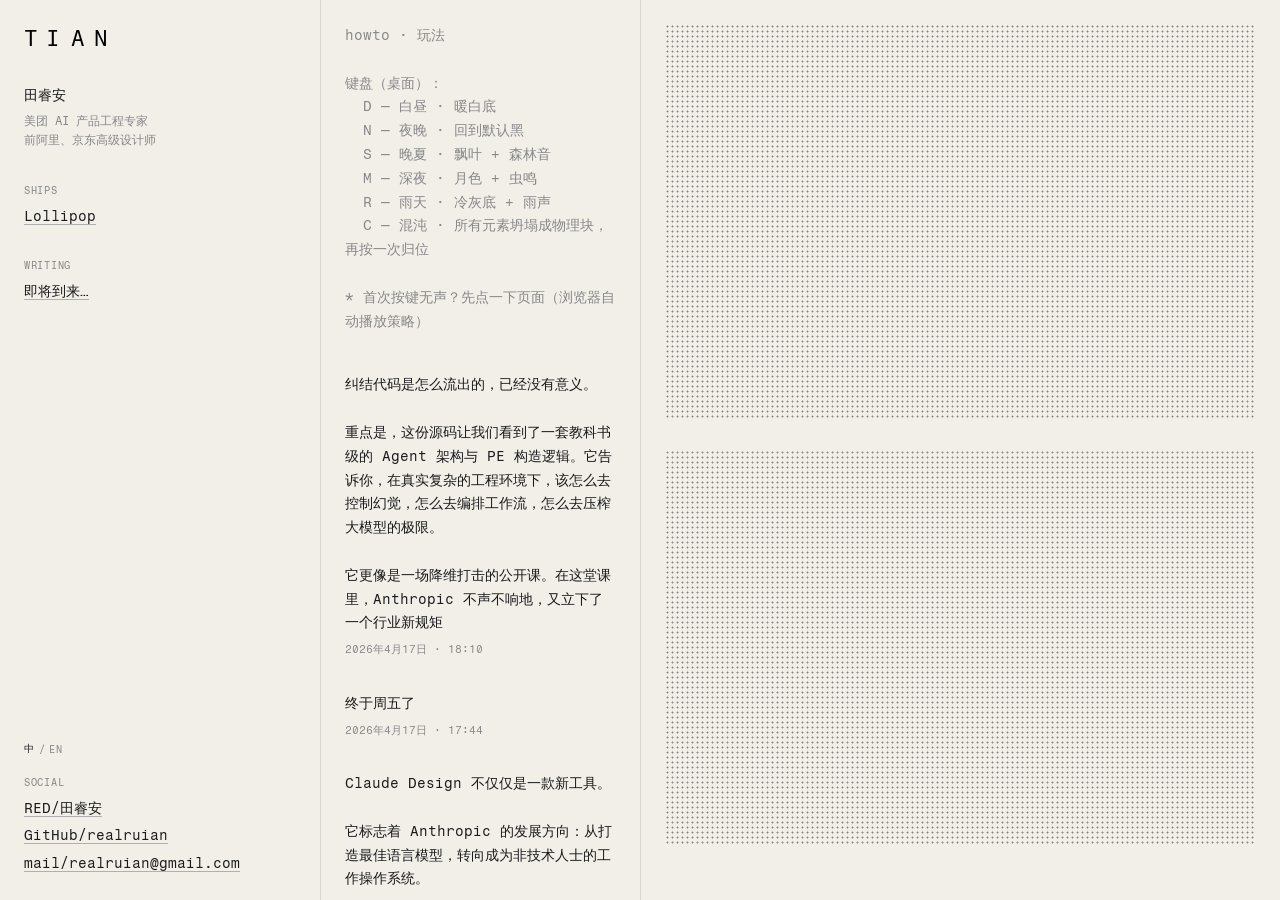
==== index.html @ 2f6aac9a "feat: 默认进入夏夜模式（leaves） - <body class="light leaves"> 让页面加载即呈现夏夜配色 - #leaves-overlay 加 autoplay + pre" ====
<!DOCTYPE html>
<html lang="zh">
<head>
  <meta charset="UTF-8">
  <meta name="viewport" content="width=device-width, initial-scale=1.0">
  <title>田睿安 · 个人站</title>
  <meta name="description" content="田睿安 — 美团 AI 产品工程专家">

  <!-- Open Graph -->
  <meta property="og:title" content="田睿安">
  <meta property="og:description" content="美团 AI 产品工程专家">
  <meta property="og:type" content="website">

  <link rel="preconnect" href="https://fonts.googleapis.com">
  <link rel="preconnect" href="https://fonts.gstatic.com" crossorigin>
  <link href="https://fonts.googleapis.com/css2?family=Fragment+Mono&display=swap" rel="stylesheet">
  <link rel="stylesheet" href="styles.css">

  <!-- Shader 依赖预加载：让浏览器在解析 HTML 阶段就并行下载，首屏更快上 shader -->
  <link rel="modulepreload" href="https://esm.sh/react@18" crossorigin>
  <link rel="modulepreload" href="https://esm.sh/react-dom@18/client" crossorigin>
  <link rel="modulepreload" href="https://esm.sh/@paper-design/shaders-react@0.0.72?deps=react@18,react-dom@18" crossorigin>
</head>
<body class="light leaves">
  <div class="page">

    <!-- Col 1 — 身份 -->
    <div class="col col-1">
      <!-- 占位 logo：四个字母 "YOU!"，每个字母点击切换一个主题（对齐原站 4 字母逻辑） -->
      <svg class="logo" viewBox="0 0 120 36" fill="none" xmlns="http://www.w3.org/2000/svg" aria-label="TIAN">
        <g class="logo-letter" data-mode="day">
          <text x="0" y="28" fill="black" font-family="Fragment Mono, monospace" font-size="28" font-weight="500">T</text>
        </g>
        <g class="logo-letter" data-mode="summer">
          <text x="28" y="28" fill="black" font-family="Fragment Mono, monospace" font-size="28" font-weight="500">I</text>
        </g>
        <g class="logo-letter" data-mode="night">
          <text x="60" y="28" fill="black" font-family="Fragment Mono, monospace" font-size="28" font-weight="500">A</text>
        </g>
        <g class="logo-letter" data-mode="chaos">
          <text x="90" y="28" fill="black" font-family="Fragment Mono, monospace" font-size="28" font-weight="500">N</text>
        </g>
      </svg>

      <p data-i18n="intro"></p>

      <div class="section">
        <div class="section-title" data-i18n="artifacts_title"></div>
        <div class="links" id="artifacts-links"></div>
      </div>

      <div class="section">
        <div class="section-title" data-i18n="lab_title"></div>
        <div class="links" id="lab-links"></div>
      </div>

      <div class="social-fixed">
        <div class="lang-switch">
          <button type="button" class="lang-btn" data-lang="zh">中</button>
          <span class="lang-sep">/</span>
          <button type="button" class="lang-btn" data-lang="en">EN</button>
        </div>
        <div class="section-title" data-i18n="social_title"></div>
        <div class="links" id="social-links"></div>
      </div>

    </div>

    <!-- Col 2 — thoughts / voice / video 时间线 -->
    <div class="col" id="col-thoughts">
      <div class="entry how-to-entry visible" data-i18n="howto"></div>
      <div class="col-loader">loading<span class="col-loader-cursor">_</span></div>
    </div>

    <!-- Col 3 — 图片 / 画廊 -->
    <div class="col" id="col-images">
      <div class="col-loader">loading<span class="col-loader-cursor">_</span></div>
    </div>

  </div>

  <!-- 氛围叠加层（视频/音频） -->
  <video id="leaves-overlay" src="assets/leaves.mp4" loop muted playsinline autoplay preload="auto"></video>
  <audio id="forest-audio"   src="assets/forest.mp3" loop preload="auto"></audio>
  <video id="moon-overlay"   src="assets/moon.mp4"   loop muted playsinline preload="none"></video>
  <audio id="night-audio"    src="assets/night.mp3"  loop preload="none"></audio>
  <video id="rain-overlay"   src="assets/rain.mp4"   loop muted playsinline preload="none"></video>
  <audio id="rain-audio"     src="assets/rain.mp3"   loop preload="none"></audio>

  <script src="js/i18n.js"></script>
  <script src="js/app.js"></script>
  <script src="js/themes.js"></script>
  <script src="js/chaos.js"></script>
  <script type="module" src="js/shaders.js"></script>
</body>
</html>
---- styles.css ----
/* ──────────────────────────────────────────────
   基础 Reset
   ────────────────────────────────────────────── */
*, *::before, *::after { margin: 0; padding: 0; box-sizing: border-box; }
html, body { overflow-x: hidden; }

/* ──────────────────────────────────────────────
   Houdini @property 类型化颜色 token
   没有这个，token 的 transition 不会生效
   ────────────────────────────────────────────── */
@property --bg   { syntax: '<color>'; inherits: true; initial-value: #080808; }
@property --text { syntax: '<color>'; inherits: true; initial-value: #b4b4b4; }
@property --mid  { syntax: '<color>'; inherits: true; initial-value: #404040; }
@property --line { syntax: '<color>'; inherits: true; initial-value: #181818; }

:root {
  --bg:   #080808;
  --text: #b4b4b4;
  --mid:  #404040;
  --line: #181818;
  --ease-out: cubic-bezier(0.23, 1, 0.32, 1);
  --ease-in-out: cubic-bezier(0.77, 0, 0.175, 1);
}

body {
  background: var(--bg);
  color: var(--text);
  font-family: 'Fragment Mono', monospace;
  font-size: 14px;
  line-height: 1.7;
  transition: --bg 400ms ease, --text 400ms ease, --mid 400ms ease, --line 400ms ease;
}

/* ──────────────────────────────────────────────
   氛围叠加层
   ────────────────────────────────────────────── */
#leaves-overlay {
  position: fixed; inset: 0;
  width: 100%; height: 100%;
  object-fit: cover;
  object-position: top;
  mix-blend-mode: multiply;
  pointer-events: none;
  z-index: 999;
  opacity: 0;
  transition: opacity 700ms var(--ease-out);
}
body.leaves #leaves-overlay { opacity: 1; }

#moon-overlay {
  position: fixed; inset: 0;
  width: 100%; height: 100%;
  object-fit: cover;
  pointer-events: none;
  z-index: 999;
  opacity: 0;
  transition: opacity 700ms var(--ease-out);
}
body.midnight #moon-overlay { opacity: 0.6; }
@media (max-width: 768px) {
  #moon-overlay { object-position: left; }
}

#rain-overlay {
  position: fixed; inset: 0;
  width: 100%; height: 100%;
  object-fit: cover;
  pointer-events: none;
  mix-blend-mode: multiply;
  z-index: 999;
  opacity: 0;
  transition: opacity 700ms var(--ease-out);
}
body.rain #rain-overlay { opacity: 0.6; }

/* ──────────────────────────────────────────────
   rain 变体（冷灰）
   ────────────────────────────────────────────── */
body.rain {
  --bg:   #9AA4B0;
  --text: #1a1a1a;
  --mid:  #70787f;
  --line: #bcc1c7;
}
body.rain .logo            { filter: none; }
body.rain a                { text-decoration-color: #a0a8b0; }
body.rain a:hover          { color: #000; text-decoration-color: #606870; }
body.rain .video-btn:hover,
body.rain .voice-play-btn:hover { color: #000; }

/* ──────────────────────────────────────────────
   light 模式（暖白）
   ────────────────────────────────────────────── */
body.light {
  --bg:   #f2efe9;
  --text: #1a1a1a;
  --mid:  #888;
  --line: #d8d5cf;
}
body.light .logo            { filter: none; }
body.light a                { text-decoration-color: #b0b0b0; }
body.light a:hover          { color: #000; text-decoration-color: #606060; }
body.light .video-btn:hover,
body.light .voice-play-btn:hover { color: #000; }

/* ──────────────────────────────────────────────
   三列 grid 布局
   ────────────────────────────────────────────── */
.page {
  display: grid;
  grid-template-columns: 1fr 1fr 2fr;
  min-height: 100vh;
}

.col {
  padding: 24px;
  height: 100vh;
  overflow-y: auto;
  scrollbar-width: none;
  min-width: 0;
}
.col::-webkit-scrollbar { display: none; }
.col::after { content: ''; display: block; height: 24px; }
#col-thoughts::after, #col-images::after { height: 0; }
.col + .col { border-left: 1px solid var(--line); }
.col-1 { overflow: hidden; }

/* ──────────────────────────────────────────────
   Col 1 — 身份
   ────────────────────────────────────────────── */
.logo {
  display: block;
  height: 28px;
  width: auto;
  filter: invert(1);
  margin-bottom: 32px;
}

p { margin-bottom: 32px; }

/* Intro 副信息（现职 + 过往），淡色小字 */
.intro-sub {
  display: block;
  color: var(--mid);
  font-size: 12px;
  line-height: 1.6;
  margin-top: 4px;
}

.section       { margin-bottom: 28px; }
.section-title {
  font-size: 10px;
  font-weight: 500;
  color: var(--mid);
  text-transform: uppercase;
  letter-spacing: 0.07em;
  margin-bottom: 6px;
}

.links { display: flex; flex-direction: column; gap: 4px; }

a {
  color: var(--text);
  text-decoration: underline;
  text-underline-offset: 3px;
  text-decoration-color: #303030;
}
a:hover { color: #e0e0e0; text-decoration-color: #606060; }

/* ──────────────────────────────────────────────
   Col 1 入场 stagger
   ────────────────────────────────────────────── */
@keyframes colFadeIn {
  from { opacity: 0; transform: translateY(6px); }
  to   { opacity: 1; transform: translateY(0); }
}
.col-1 > :nth-child(1) { animation: colFadeIn 560ms var(--ease-out)  80ms both; }
.col-1 > :nth-child(2) { animation: colFadeIn 560ms var(--ease-out) 160ms both; }
.col-1 > :nth-child(3) { animation: colFadeIn 560ms var(--ease-out) 240ms both; }
.col-1 > :nth-child(4) { animation: colFadeIn 560ms var(--ease-out) 320ms both; }
@media (prefers-reduced-motion: reduce) {
  .col-1 > :nth-child(n) { animation: none; }
}

/* ──────────────────────────────────────────────
   Loading
   ────────────────────────────────────────────── */
.col-loader { color: var(--mid); padding-top: 2px; }
.col-loader-cursor { animation: blink 1.2s step-end infinite; }
@keyframes blink { 50% { opacity: 0; } }

/* ──────────────────────────────────────────────
   Entry（条目通用样式）
   ────────────────────────────────────────────── */
.entry {
  opacity: 0;
  transform: translateY(10px);
  transition: opacity 520ms var(--ease-out), transform 520ms var(--ease-out);
  margin-bottom: 32px;
}
.entry.visible { opacity: 1; transform: translateY(0); }
@media (prefers-reduced-motion: reduce) {
  .entry { transform: none; transition-duration: 0ms; }
}
.entry-text   { color: var(--text); white-space: pre-wrap; word-break: break-word; }
.entry-time   { font-size: 11px; color: var(--mid); margin-top: 6px; }
#col-images .entry-time { display: none; }
.entry-img    { display: block; width: 100%; height: auto; }
.entry-caption { color: var(--text); margin-top: 8px; word-break: break-word; }
.entry-img[loading="lazy"] { background: var(--line); }

/* Shader 未 ready 时 CSS 点阵占位：盖住原图，避免首屏看到清晰原图再"粘"上 shader */
.img-wrap:not([data-shader-init="1"])::after {
  content: '';
  position: absolute;
  inset: 0;
  background-color: var(--bg);
  background-image: radial-gradient(circle, var(--mid) 0.8px, transparent 1.2px);
  background-size: 5px 5px;
  z-index: 2;
  pointer-events: none;
}

/* Lightbox：点击图片全屏看原图 */
.lightbox {
  position: fixed;
  inset: 0;
  background: rgba(0, 0, 0, 0.92);
  z-index: 10000;
  display: flex;
  align-items: center;
  justify-content: center;
  padding: 40px;
  cursor: zoom-out;
  opacity: 0;
  pointer-events: none;
  transition: opacity 220ms var(--ease-out);
}
.lightbox.active {
  opacity: 1;
  pointer-events: auto;
}
.lightbox img {
  max-width: 100%;
  max-height: 100%;
  object-fit: contain;
  user-select: none;
  -webkit-user-select: none;
  -webkit-user-drag: none;
}
.lightbox-close {
  position: absolute;
  top: 20px;
  right: 24px;
  background: none;
  border: none;
  color: #e0e0e0;
  font-family: 'Fragment Mono', monospace;
  font-size: 24px;
  cursor: pointer;
  padding: 8px 12px;
  line-height: 1;
}
.lightbox-close:hover { color: #fff; }
/* Col 3 / thought 图片加上可点手势 */
#col-images .img-wrap,
.thought-images .img-wrap { cursor: zoom-in; }
@media (max-width: 640px) {
  .lightbox { padding: 16px; }
  .lightbox-close { top: 12px; right: 12px; }
}

/* Col 3 图片统一长方形（3:2），避免正方形占屏过多 */
#col-images .entry > .img-wrap,
#col-images .gallery-slide .img-wrap {
  aspect-ratio: 3 / 2;
  overflow: hidden;
}
#col-images .entry > .img-wrap .entry-img,
#col-images .gallery-slide .img-wrap .entry-img {
  width: 100%;
  height: 100%;
  object-fit: cover;
}

/* thought 带配图：下面自动排网格 */
.thought-images {
  display: grid;
  grid-template-columns: repeat(auto-fill, minmax(140px, 1fr));
  gap: 8px;
  margin-top: 12px;
}
.thought-images .img-wrap { aspect-ratio: 1; overflow: hidden; }
.thought-images .entry-img { width: 100%; height: 100%; object-fit: cover; }

/* howto: 置顶的玩法说明，用淡色文字和普通 entry 区分 */
.how-to-entry { margin-bottom: 40px; }
.how-to-entry .entry-text { color: var(--mid); }

/* ──────────────────────────────────────────────
   Shader overlay（图片覆盖）
   ────────────────────────────────────────────── */
.img-wrap { position: relative; display: block; }
.shader-overlay {
  position: absolute;
  inset: 0;
  pointer-events: none;
  transition: opacity 220ms var(--ease-out);
}
@media (hover: hover) and (pointer: fine) {
  .img-wrap:hover .shader-overlay { opacity: 0; }
}
.img-wrap.img-pressing .shader-overlay {
  opacity: 0 !important;
  transition: opacity 150ms var(--ease-out) !important;
}

/* ──────────────────────────────────────────────
   视频 entry
   ────────────────────────────────────────────── */
.video-entry { display: block; }
.video-wrap { position: relative; display: block; cursor: pointer; isolation: isolate; }
.video-wrap video { display: block; width: 100%; height: auto; }
.video-wrap .shader-overlay { z-index: 1; transform: translateZ(0); }
.video-wrap--circle { border-radius: 50%; overflow: hidden; aspect-ratio: 1 / 1; }
.video-wrap--circle video { width: 100%; height: 100%; object-fit: cover; }
.video-controls {
  display: flex; justify-content: space-between;
  padding: 4px 0; line-height: 1;
}
.video-btn {
  background: none; border: none; color: var(--text);
  font-family: 'Fragment Mono', monospace;
  font-size: 14px; cursor: pointer; padding: 0;
  white-space: nowrap; line-height: 1;
  transition: transform 120ms var(--ease-out);
}
@media (hover: hover) and (pointer: fine) {
  .video-btn:hover { color: #e0e0e0; }
}
.video-btn:active { transform: scale(0.93); }

/* ──────────────────────────────────────────────
   语音播放器
   ────────────────────────────────────────────── */
.voice-player {
  display: flex; align-items: center; gap: 10px;
  padding: 4px 0; line-height: 1;
}
.voice-play-btn {
  background: none; border: none; color: var(--text);
  font-family: 'Fragment Mono', monospace;
  font-size: inherit;
  cursor: pointer; padding: 0;
  white-space: nowrap; line-height: 1; flex-shrink: 0;
  transition: transform 120ms var(--ease-out);
}
@media (hover: hover) and (pointer: fine) {
  .voice-play-btn:hover { color: #e0e0e0; }
}
.voice-play-btn:active { transform: scale(0.93); }
.voice-scrubber {
  flex: 1;
  cursor: pointer;
  color: var(--mid);
  letter-spacing: 0.05em;
  user-select: none;
  white-space: nowrap;
  overflow: hidden;
  line-height: 1;
}
.voice-scrubber:hover { color: var(--text); }
.voice-time {
  color: var(--mid);
  font-variant-numeric: tabular-nums;
  white-space: nowrap;
  flex-shrink: 0;
}
.voice-transcript {
  display: none;
  margin-top: 10px;
  color: var(--mid);
  line-height: 1.7;
  word-break: break-word;
}
.voice-word { transition: color 0.1s; }
.voice-word.spoken { color: var(--text); }

/* ──────────────────────────────────────────────
   Gallery
   ────────────────────────────────────────────── */
.gallery-slides { position: relative; }
.gallery-slide {
  position: absolute;
  inset: 0;
  opacity: 0;
  pointer-events: none;
}
.gallery-slide.active {
  position: relative;
  opacity: 1;
  pointer-events: auto;
}
.gallery-slide.leaving {
  position: absolute;
  inset: 0;
  pointer-events: none;
  z-index: 2;
  animation: galOut 220ms linear forwards;
}
@keyframes galOut { from { opacity: 1; } to { opacity: 0; } }

@keyframes slideInRight  { from { opacity: 0; transform: translateX(28px); }  to { opacity: 1; transform: translateX(0); } }
@keyframes slideInLeft   { from { opacity: 0; transform: translateX(-28px); } to { opacity: 1; transform: translateX(0); } }
@keyframes slideOutLeft  { from { opacity: 1; transform: translateX(0); } to { opacity: 0; transform: translateX(-28px); } }
@keyframes slideOutRight { from { opacity: 1; transform: translateX(0); } to { opacity: 0; transform: translateX(28px); } }

@media (max-width: 768px) {
  .gallery-slide.active.entering-next { animation: slideInRight 280ms var(--ease-out) both; }
  .gallery-slide.active.entering-prev { animation: slideInLeft  280ms var(--ease-out) both; }
  .gallery-slide.leaving.leaving-next { animation: slideOutLeft  280ms var(--ease-out) forwards; }
  .gallery-slide.leaving.leaving-prev { animation: slideOutRight 280ms var(--ease-out) forwards; }
  .gallery-wrap .gallery-slide:not(:first-child) .shader-overlay { display: none; }
  .gallery-wrap.gallery-pressing .shader-overlay {
    opacity: 0 !important;
    transition: opacity 150ms var(--ease-out) !important;
  }
}
.gallery-navigating .shader-overlay {
  opacity: 0 !important;
  transition: none !important;
}
@media (hover: hover) and (pointer: fine) {
  .gallery-wrap:hover .shader-overlay { opacity: 0; }
}
@media (prefers-reduced-motion: reduce) {
  .gallery-slide.leaving { animation-duration: 0ms; }
}
.gallery-footer {
  display: flex; align-items: center; justify-content: space-between;
  margin-top: 6px; gap: 8px;
}
.gallery-caption { color: var(--text); word-break: break-word; flex: 1; }
.gallery-nav { display: flex; align-items: center; gap: 8px; flex-shrink: 0; line-height: 1; }
.gallery-btn {
  background: none; border: none; color: var(--mid);
  font-family: 'Fragment Mono', monospace; font-size: inherit;
  cursor: pointer; padding: 0; line-height: 1;
  transition: transform 120ms var(--ease-out), color 120ms var(--ease-out);
}
@media (hover: hover) and (pointer: fine) {
  .gallery-btn:hover { color: var(--text); }
}
.gallery-btn:active { transform: scale(0.85); color: var(--text); }
.gallery-counter { color: var(--mid); }

/* ──────────────────────────────────────────────
   Social 固定 + 语言切换器
   ────────────────────────────────────────────── */
.social-fixed {
  position: fixed;
  bottom: 24px;
  left: 24px;
}
@media (max-width: 768px) {
  .social-fixed { position: static; margin-top: 28px; }
}
.lang-switch {
  display: flex; align-items: center; gap: 4px;
  margin-bottom: 16px;
  font-size: 10px;
  text-transform: uppercase;
  letter-spacing: 0.07em;
}
.lang-btn {
  background: none; border: none;
  color: var(--mid);
  font-family: 'Fragment Mono', monospace;
  font-size: 10px;
  cursor: pointer; padding: 0;
  text-transform: uppercase;
  letter-spacing: 0.07em;
  transition: color 160ms var(--ease-out);
}
.lang-btn.active { color: var(--text); }
.lang-btn:hover { color: var(--text); }
.lang-sep { color: var(--mid); }

/* ──────────────────────────────────────────────
   Logo 字母（mobile tap）
   ────────────────────────────────────────────── */
@media (max-width: 768px) {
  .logo-letter[data-mode] { cursor: pointer; touch-action: manipulation; }
  .logo-letter[data-mode]:active path,
  .logo-letter[data-mode]:active text { opacity: 0.5; }
}

/* ──────────────────────────────────────────────
   移动端堆叠
   ────────────────────────────────────────────── */
@media (max-width: 768px) {
  .page { grid-template-columns: 1fr; }
  .col  { height: auto; overflow-y: visible; }
  .col::after { height: 0; }
  .col + .col { border-left: none; border-top: 1px solid var(--line); }
  .col-1 { overflow: visible; }
  .gallery-footer { align-items: flex-start; }
  .gallery-footer .gallery-nav { padding-top: 4px; }
}
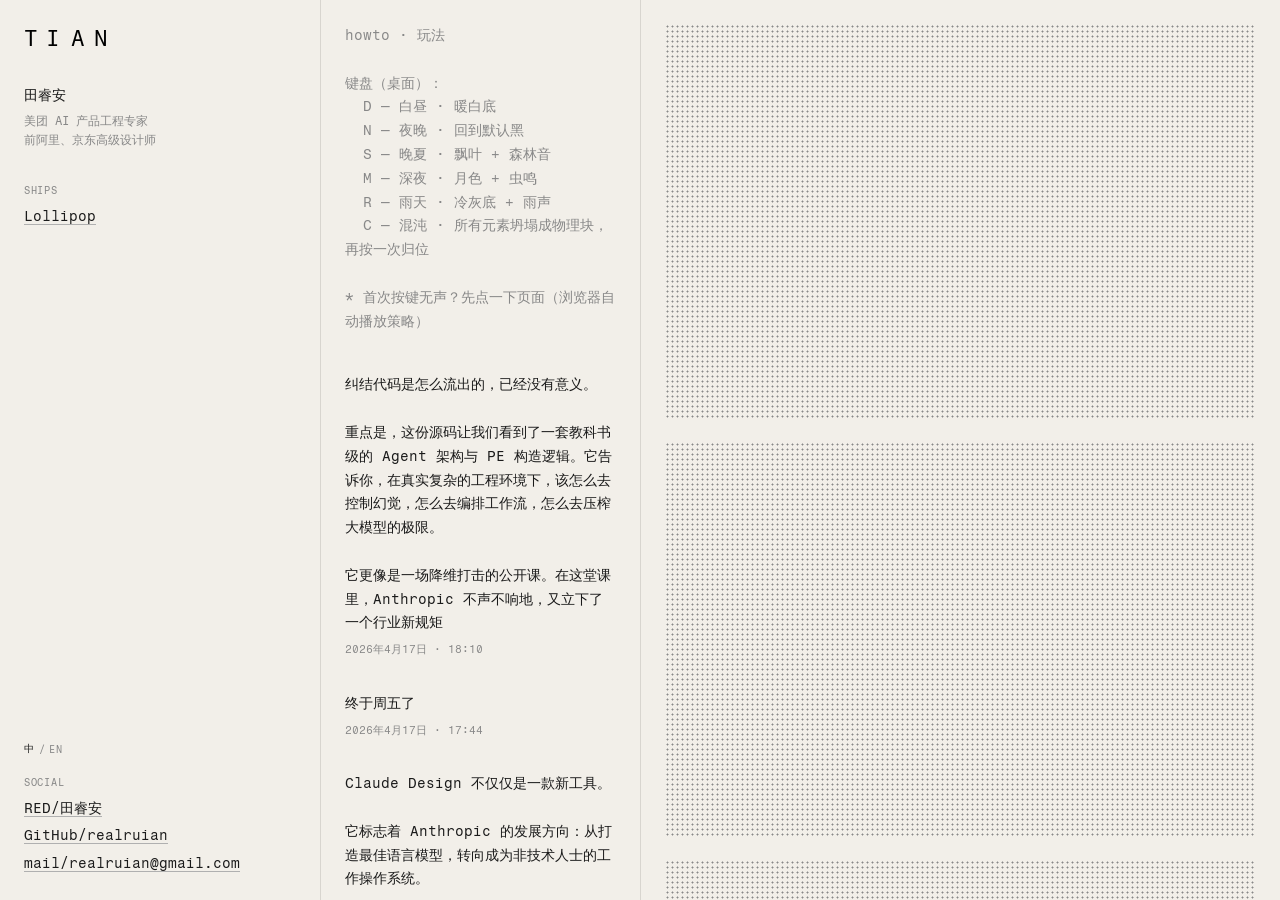
==== commit 854a17e1: "perf + chore: 压缩 forest.mp3 + 去掉 Writing 空栏 - assets/forest.mp3: 1.9MB → 1.5MB（ffmpeg 重编码 64kbps） - " ====
--- a/index.html
+++ b/index.html
@@ -49,11 +49,6 @@
         <div class="links" id="artifacts-links"></div>
       </div>
 
-      <div class="section">
-        <div class="section-title" data-i18n="lab_title"></div>
-        <div class="links" id="lab-links"></div>
-      </div>
-
       <div class="social-fixed">
         <div class="lang-switch">
           <button type="button" class="lang-btn" data-lang="zh">中</button>
--- a/styles.css
+++ b/styles.css
@@ -270,6 +270,9 @@
   .lightbox-close { top: 12px; right: 12px; }
 }
 
+/* Col 3 图片上下间距 = col padding 24px，和离左侧分割线等宽 */
+#col-images .entry { margin-bottom: 24px; }
+
 /* Col 3 图片统一长方形（3:2），避免正方形占屏过多 */
 #col-images .entry > .img-wrap,
 #col-images .gallery-slide .img-wrap {
@@ -305,7 +308,7 @@
   position: absolute;
   inset: 0;
   pointer-events: none;
-  transition: opacity 220ms var(--ease-out);
+  transition: opacity 700ms var(--ease-out);
 }
 @media (hover: hover) and (pointer: fine) {
   .img-wrap:hover .shader-overlay { opacity: 0; }
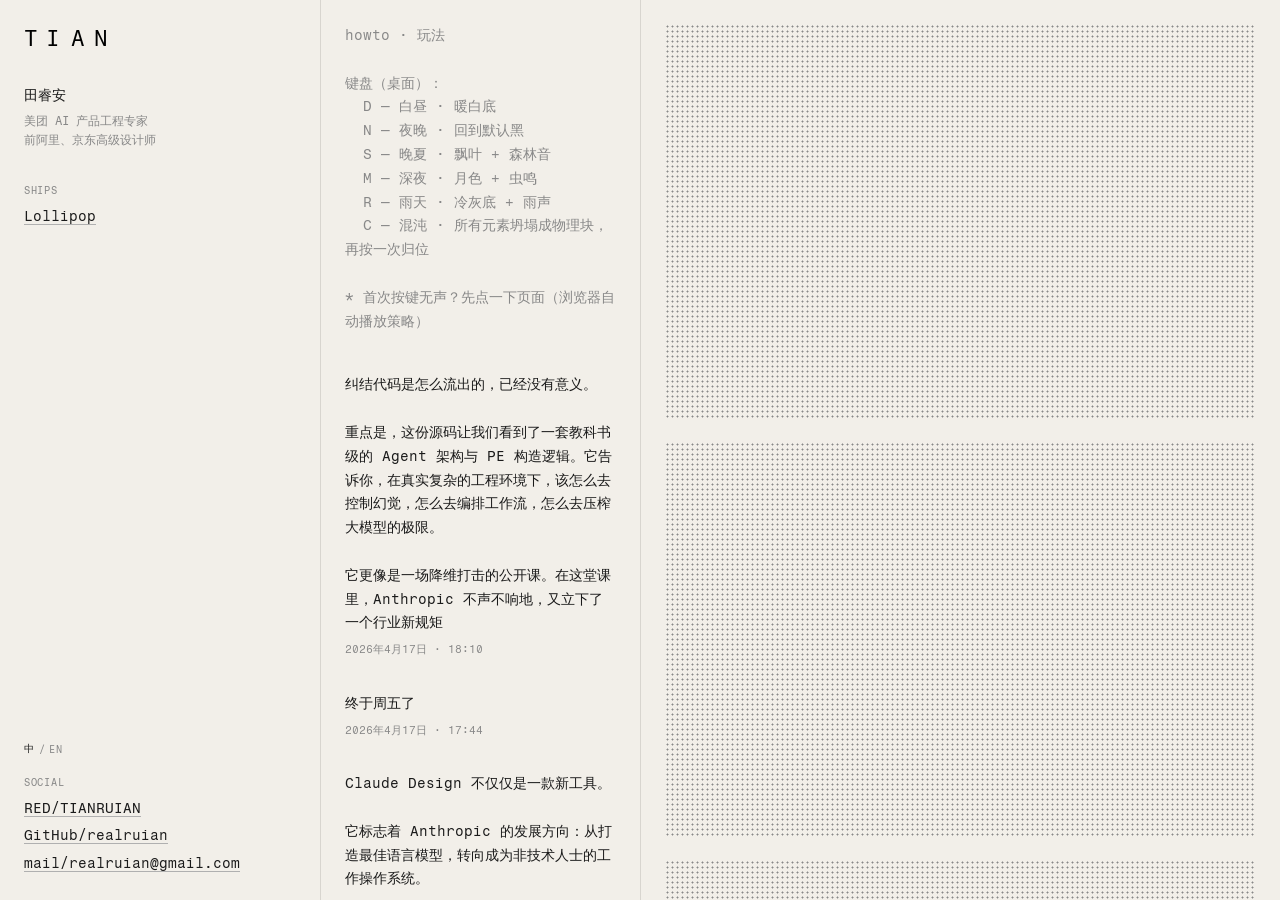
==== commit 37164128: "fix: 去 loading 闪烁 + 图片 flicker + 回滚整页动画 - 回滚 .page 的 pageFadeIn 动画（和 Col 1 stagger + entry reveal 冲突" ====
--- a/index.html
+++ b/index.html
@@ -64,12 +64,12 @@
     <!-- Col 2 — thoughts / voice / video 时间线 -->
     <div class="col" id="col-thoughts">
       <div class="entry how-to-entry visible" data-i18n="howto"></div>
-      <div class="col-loader">loading<span class="col-loader-cursor">_</span></div>
+      <div class="col-loader"></div>
     </div>
 
     <!-- Col 3 — 图片 / 画廊 -->
     <div class="col" id="col-images">
-      <div class="col-loader">loading<span class="col-loader-cursor">_</span></div>
+      <div class="col-loader"></div>
     </div>
 
   </div>
--- a/styles.css
+++ b/styles.css
@@ -276,13 +276,15 @@
 /* Col 3 图片统一长方形（3:2），避免正方形占屏过多 */
 #col-images .entry > .img-wrap,
 #col-images .gallery-slide .img-wrap {
-  aspect-ratio: 3 / 2;
   overflow: hidden;
 }
+/* aspect-ratio 设在 img 本身：img 元素进 DOM 浏览器立刻知道它是 3:2，
+   不依赖 parent 尺寸计算，避免布局跳动 */
 #col-images .entry > .img-wrap .entry-img,
 #col-images .gallery-slide .img-wrap .entry-img {
+  display: block;
   width: 100%;
-  height: 100%;
+  aspect-ratio: 3 / 2;
   object-fit: cover;
 }
 
@@ -293,8 +295,8 @@
   gap: 8px;
   margin-top: 12px;
 }
-.thought-images .img-wrap { aspect-ratio: 1; overflow: hidden; }
-.thought-images .entry-img { width: 100%; height: 100%; object-fit: cover; }
+.thought-images .img-wrap { overflow: hidden; }
+.thought-images .entry-img { display: block; width: 100%; aspect-ratio: 1; object-fit: cover; }
 
 /* howto: 置顶的玩法说明，用淡色文字和普通 entry 区分 */
 .how-to-entry { margin-bottom: 40px; }
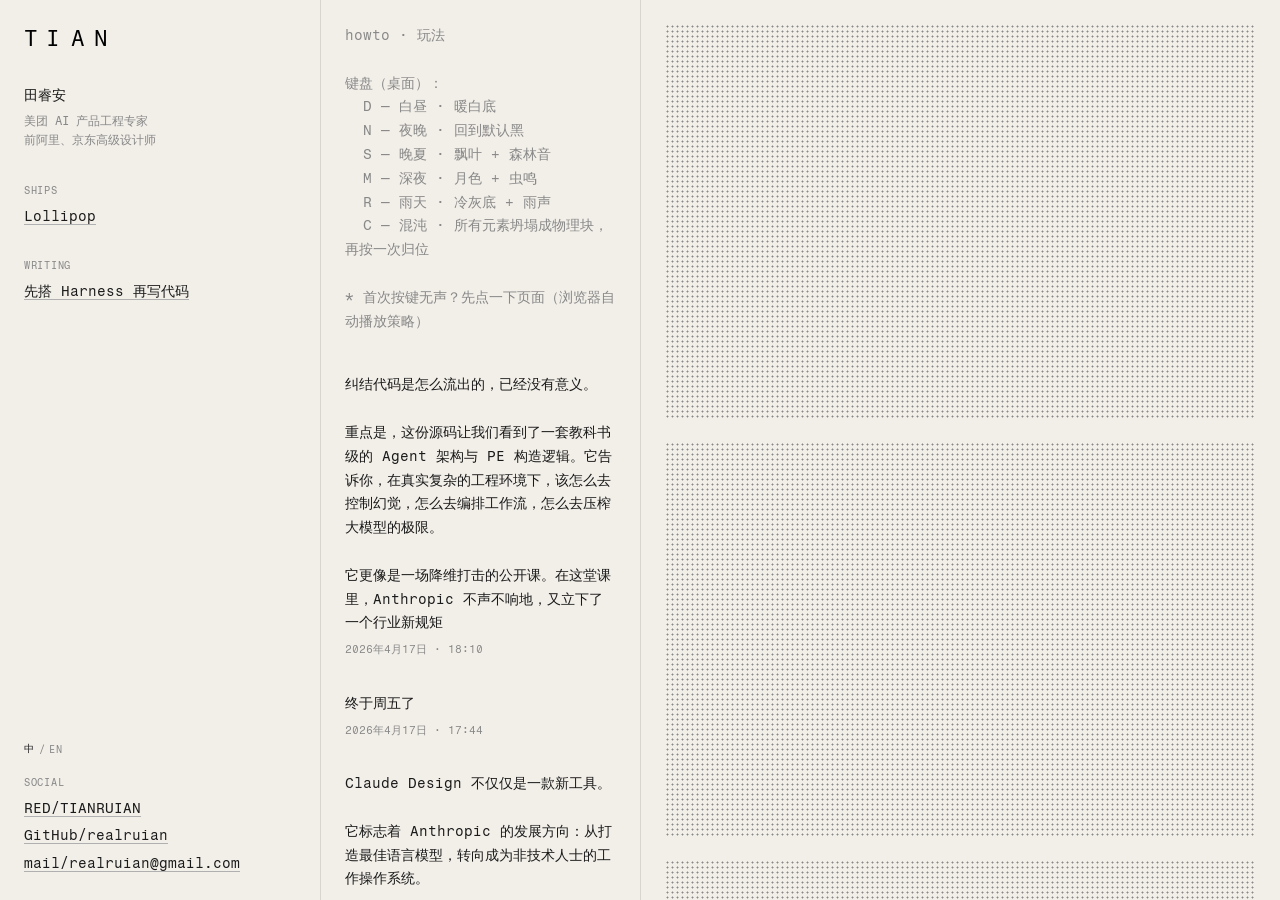
==== commit 4e9894a4: "feat: 加 Writing section · 文章链接前台展示 + admin 编辑 前台 - index.html 在 Ships 后加 Writing section - i18n.js 加" ====
--- a/index.html
+++ b/index.html
@@ -49,6 +49,11 @@
         <div class="links" id="artifacts-links"></div>
       </div>
 
+      <div class="section">
+        <div class="section-title" data-i18n="writing_title"></div>
+        <div class="links" id="writing-links"></div>
+      </div>
+
       <div class="social-fixed">
         <div class="lang-switch">
           <button type="button" class="lang-btn" data-lang="zh">中</button>
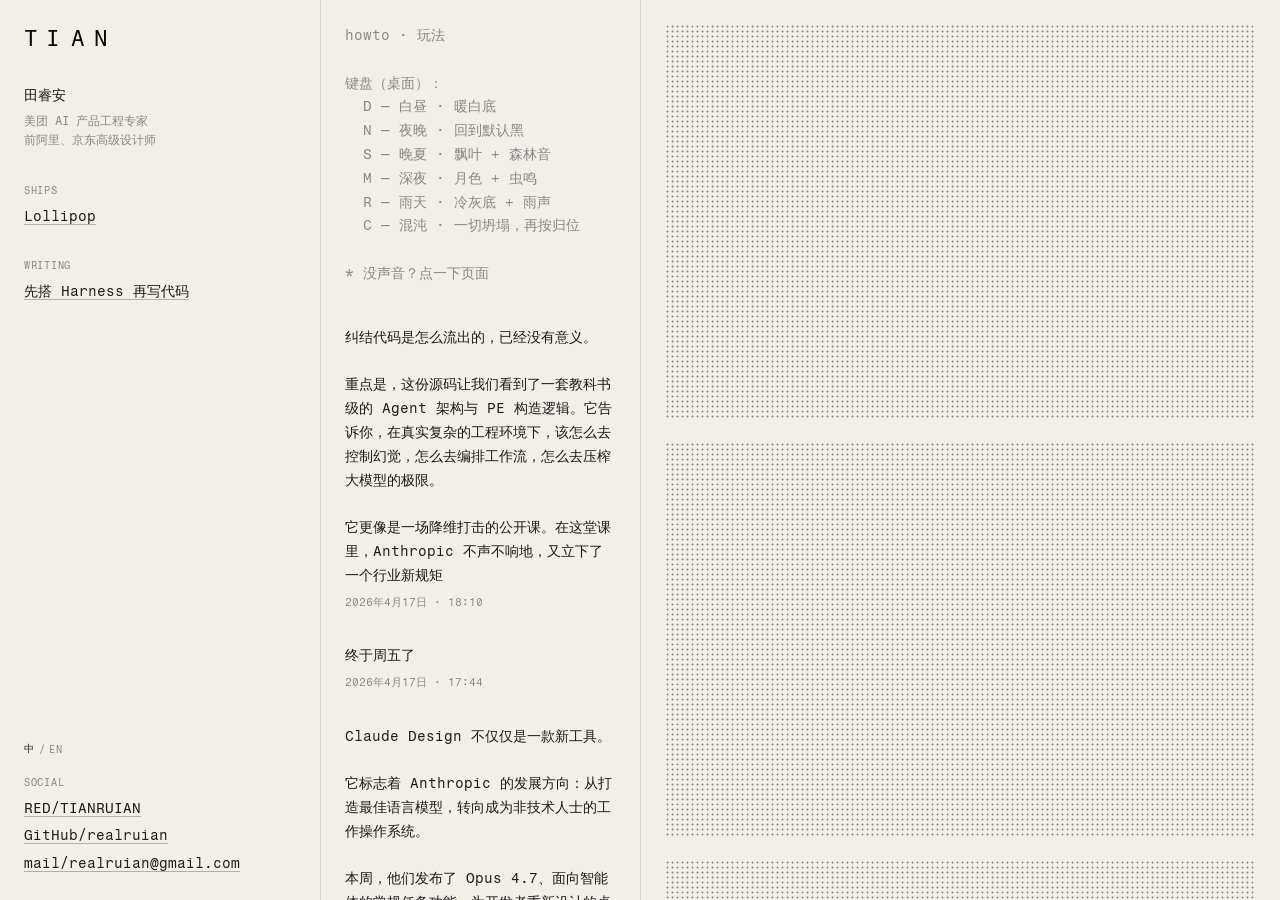
==== commit b4774eed: "chore: 锁 esm.sh CDN 到 react@18.3.1 / react-dom@18.3.1 之前 index.html 和 js/shaders.js 用的是 @18 语义版，esm." ====
--- a/index.html
+++ b/index.html
@@ -17,9 +17,9 @@
   <link rel="stylesheet" href="styles.css">
 
   <!-- Shader 依赖预加载：让浏览器在解析 HTML 阶段就并行下载，首屏更快上 shader -->
-  <link rel="modulepreload" href="https://esm.sh/react@18" crossorigin>
-  <link rel="modulepreload" href="https://esm.sh/react-dom@18/client" crossorigin>
-  <link rel="modulepreload" href="https://esm.sh/@paper-design/shaders-react@0.0.72?deps=react@18,react-dom@18" crossorigin>
+  <link rel="modulepreload" href="https://esm.sh/react@18.3.1" crossorigin>
+  <link rel="modulepreload" href="https://esm.sh/react-dom@18.3.1/client" crossorigin>
+  <link rel="modulepreload" href="https://esm.sh/@paper-design/shaders-react@0.0.72?deps=react@18.3.1,react-dom@18.3.1" crossorigin>
 </head>
 <body class="light leaves">
   <div class="page">
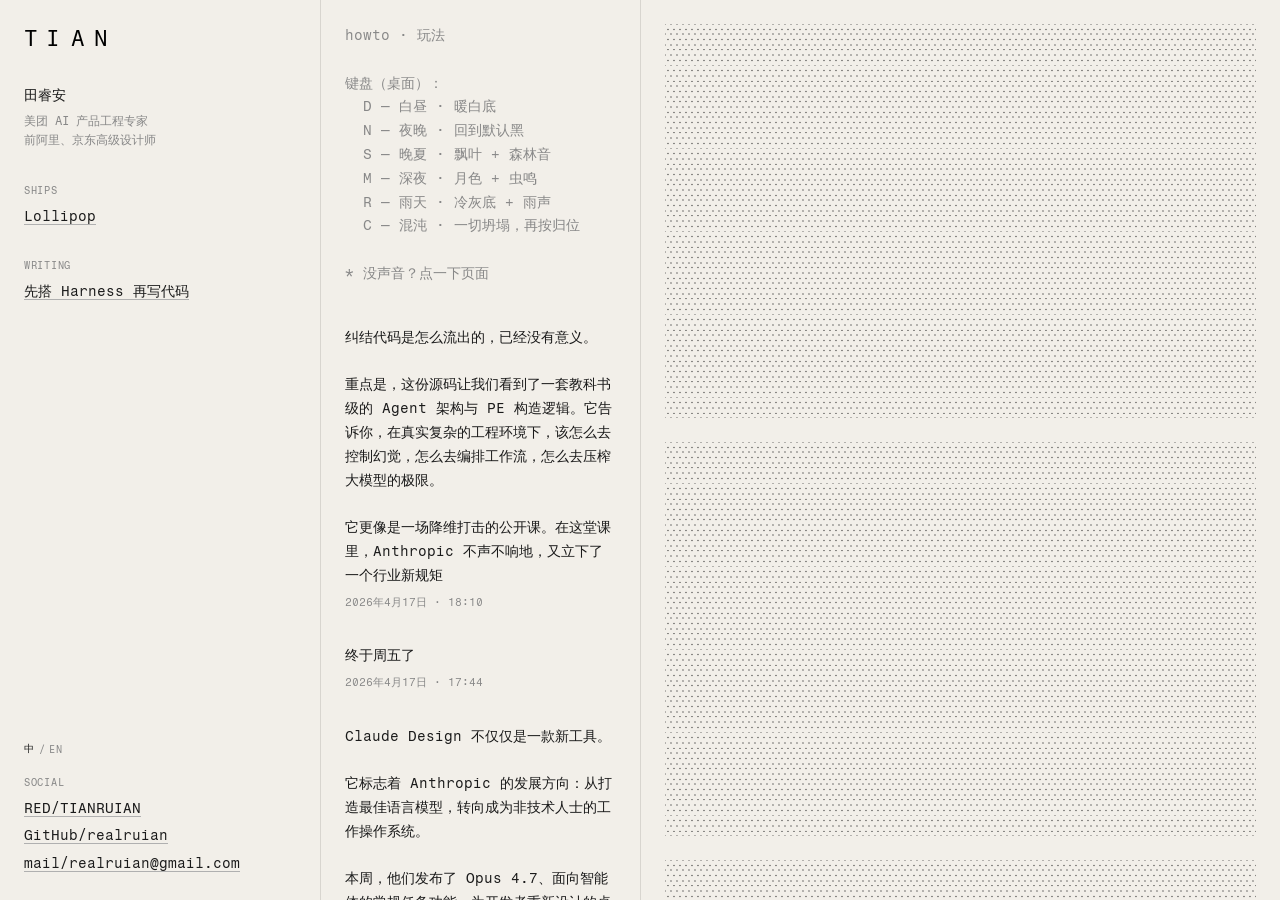
==== commit 7baa69fb: "feat: Col 3 按 ts 排序 + lightbox 左右翻页 + CDN 版本注释 - Col 3 images 改为按 ts 降序自动排，发图后顺序可预测 - Lightbox 加 ◀ ▶" ====
--- a/index.html
+++ b/index.html
@@ -17,6 +17,7 @@
   <link rel="stylesheet" href="styles.css">
 
   <!-- Shader 依赖预加载：让浏览器在解析 HTML 阶段就并行下载，首屏更快上 shader -->
+  <!-- CDN_VERSION: 18.3.1 — 改版本要同步改下方 3 处 + js/shaders.js line 5-7（3 处 import），共 6 处 -->
   <link rel="modulepreload" href="https://esm.sh/react@18.3.1" crossorigin>
   <link rel="modulepreload" href="https://esm.sh/react-dom@18.3.1/client" crossorigin>
   <link rel="modulepreload" href="https://esm.sh/@paper-design/shaders-react@0.0.72?deps=react@18.3.1,react-dom@18.3.1" crossorigin>
--- a/styles.css
+++ b/styles.css
@@ -209,14 +209,15 @@
 .entry-caption { color: var(--text); margin-top: 8px; word-break: break-word; }
 .entry-img[loading="lazy"] { background: var(--line); }
 
-/* Shader 未 ready 时 CSS 点阵占位：盖住原图，避免首屏看到清晰原图再"粘"上 shader */
+/* Shader 未 ready 时 CSS 点阵占位：SVG hex pattern + #2B2B2B 硬编码匹配 shader colorFront
+   盖住原图，避免首屏看到清晰原图再"粘"上 shader。点色不跟主题（shader 本身也不跟主题） */
 .img-wrap:not([data-shader-init="1"])::after {
   content: '';
   position: absolute;
   inset: 0;
   background-color: var(--bg);
-  background-image: radial-gradient(circle, var(--mid) 0.8px, transparent 1.2px);
-  background-size: 5px 5px;
+  background-image: url("data:image/svg+xml;utf8,<svg xmlns='http://www.w3.org/2000/svg' width='6' height='10.39' viewBox='0 0 6 10.39'><circle cx='0' cy='0' r='0.6' fill='%232B2B2B'/><circle cx='6' cy='0' r='0.6' fill='%232B2B2B'/><circle cx='3' cy='5.196' r='0.6' fill='%232B2B2B'/><circle cx='0' cy='10.39' r='0.6' fill='%232B2B2B'/><circle cx='6' cy='10.39' r='0.6' fill='%232B2B2B'/></svg>");
+  background-size: 6px 10.39px;
   z-index: 2;
   pointer-events: none;
 }
@@ -262,6 +263,40 @@
   line-height: 1;
 }
 .lightbox-close:hover { color: #fff; }
+.lightbox-prev,
+.lightbox-next {
+  position: absolute;
+  top: 50%;
+  transform: translateY(-50%);
+  background: none;
+  border: none;
+  color: #606060;
+  font-family: 'Fragment Mono', monospace;
+  font-size: 16px;
+  cursor: pointer;
+  padding: 16px 20px;
+  line-height: 1;
+  transition: color 120ms;
+}
+.lightbox-prev { left: 0; }
+.lightbox-next { right: 0; }
+.lightbox-prev:hover,
+.lightbox-next:hover { color: #e0e0e0; }
+.lightbox-counter {
+  position: absolute;
+  bottom: 20px;
+  left: 50%;
+  transform: translateX(-50%);
+  color: #606060;
+  font-family: 'Fragment Mono', monospace;
+  font-size: 11px;
+  pointer-events: none;
+  white-space: nowrap;
+}
+@media (max-width: 640px) {
+  .lightbox-prev,
+  .lightbox-next { padding: 12px 14px; }
+}
 /* Col 3 / thought 图片加上可点手势 */
 #col-images .img-wrap,
 .thought-images .img-wrap { cursor: zoom-in; }
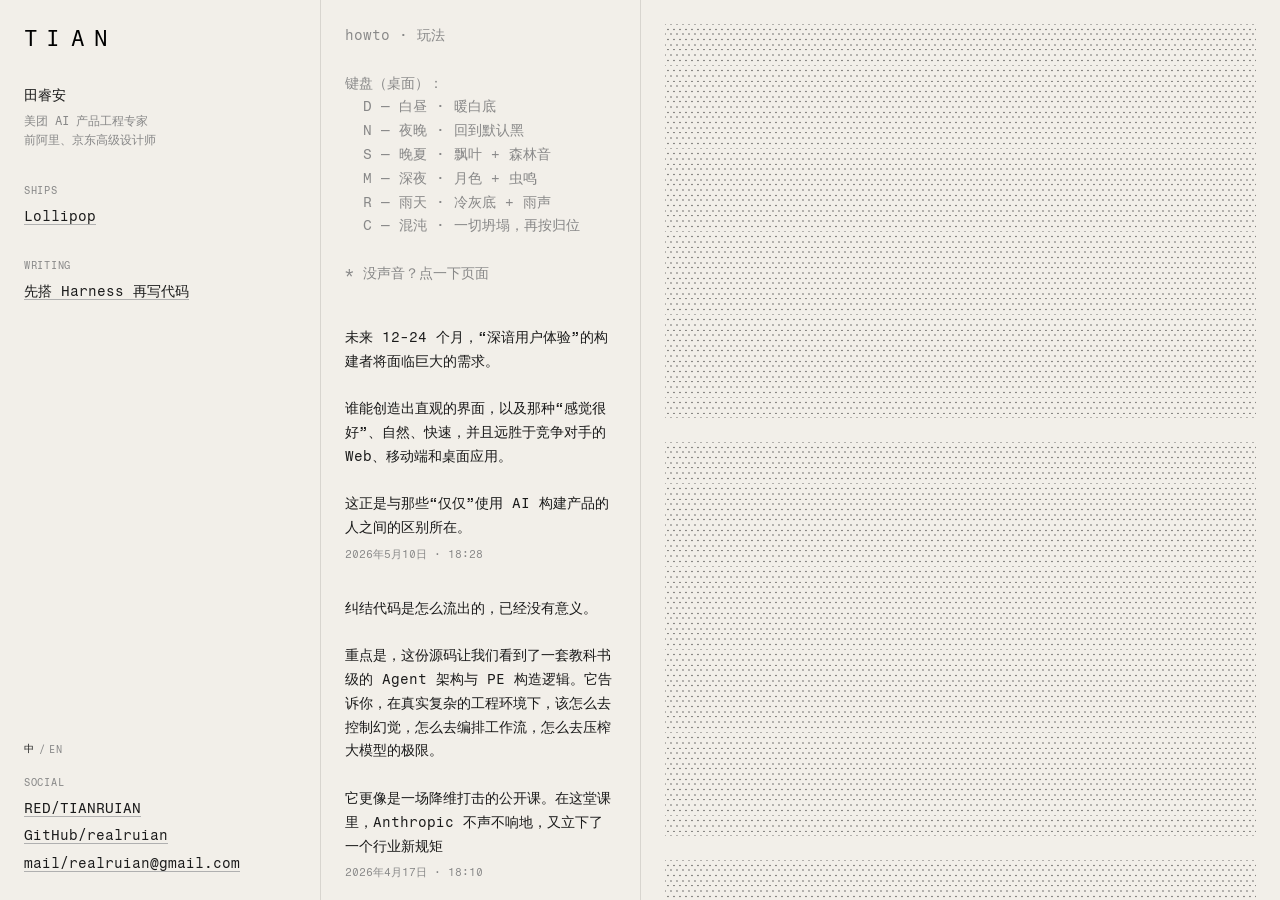
==== commit bb1d8402: "perf: 压缩首屏图片 + 停止开局预载 forest.mp3 + 图片异步解码 - assets/thoughts 5 张大图就地压缩(2.6MB→364KB 等),总量 6.9MB→3.7MB," ====
--- a/index.html
+++ b/index.html
@@ -82,7 +82,7 @@
 
   <!-- 氛围叠加层（视频/音频） -->
   <video id="leaves-overlay" src="assets/leaves.mp4" loop muted playsinline autoplay preload="auto"></video>
-  <audio id="forest-audio"   src="assets/forest.mp3" loop preload="auto"></audio>
+  <audio id="forest-audio"   src="assets/forest.mp3" loop preload="none"></audio>
   <video id="moon-overlay"   src="assets/moon.mp4"   loop muted playsinline preload="none"></video>
   <audio id="night-audio"    src="assets/night.mp3"  loop preload="none"></audio>
   <video id="rain-overlay"   src="assets/rain.mp4"   loop muted playsinline preload="none"></video>
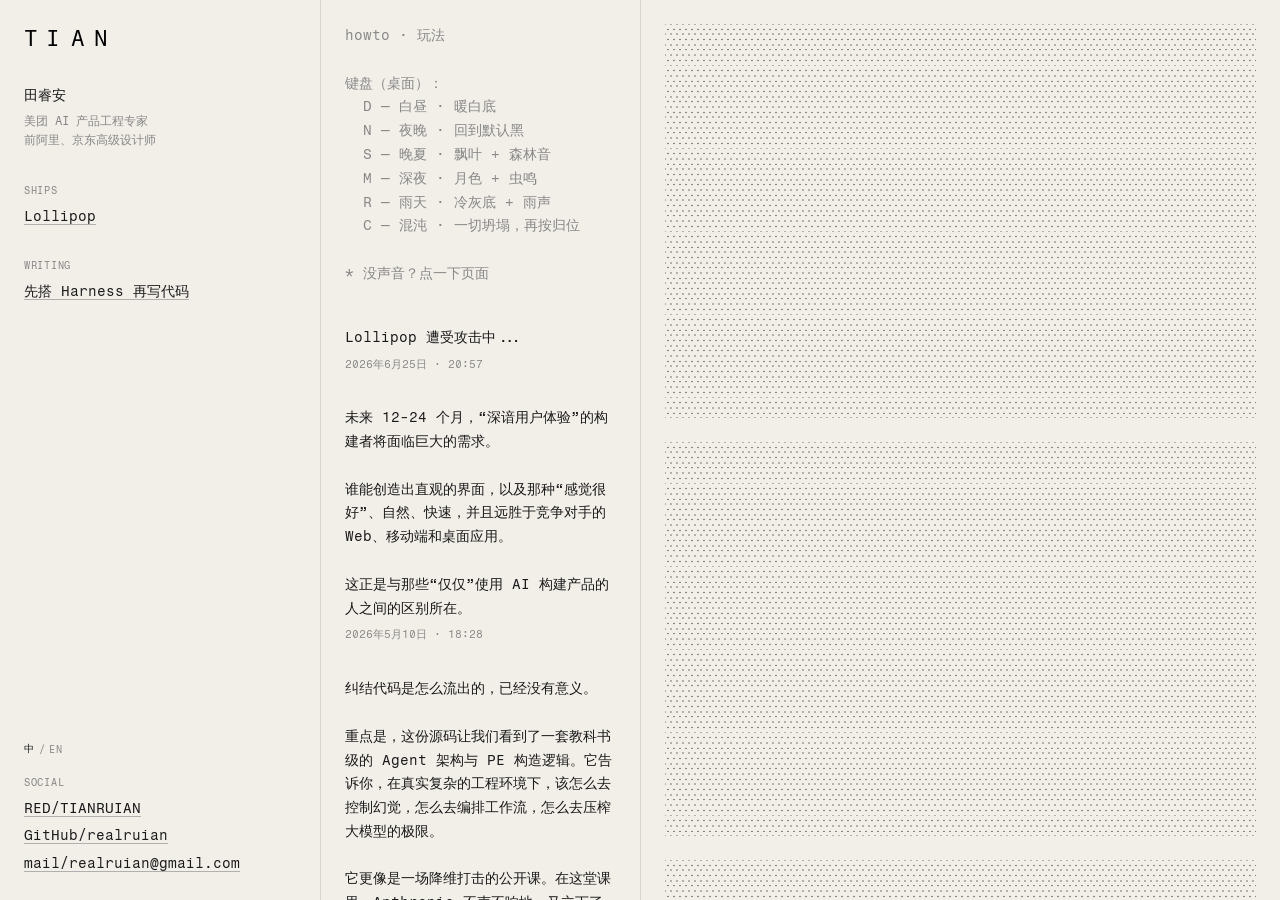
==== commit 5090dc76: "perf/seo/a11y: 分享预览图 + 键盘焦点 + reduced-motion 补全 + 配图防 CLS 整站审查后的一批低风险优化： - SEO/分享：加 canonical + og:u" ====
--- a/index.html
+++ b/index.html
@@ -5,11 +5,17 @@
   <meta name="viewport" content="width=device-width, initial-scale=1.0">
   <title>田睿安 · 个人站</title>
   <meta name="description" content="田睿安 — 美团 AI 产品工程专家">
+  <link rel="canonical" href="https://tianruian.com/">
 
   <!-- Open Graph -->
   <meta property="og:title" content="田睿安">
   <meta property="og:description" content="美团 AI 产品工程专家">
   <meta property="og:type" content="website">
+  <meta property="og:url" content="https://tianruian.com/">
+  <meta property="og:image" content="https://tianruian.com/assets/og.jpg">
+  <!-- Twitter 大图卡片 -->
+  <meta name="twitter:card" content="summary_large_image">
+  <meta name="twitter:image" content="https://tianruian.com/assets/og.jpg">
 
   <link rel="preconnect" href="https://fonts.googleapis.com">
   <link rel="preconnect" href="https://fonts.gstatic.com" crossorigin>
--- a/styles.css
+++ b/styles.css
@@ -323,15 +323,16 @@
   object-fit: cover;
 }
 
-/* thought 带配图：下面自动排网格 */
+/* thought 带配图：单列全宽，和文字等宽 + 保留图片自然比例
+   （等宽后容器变大，halftone 点的相对尺寸自动回归正常，不再显大） */
 .thought-images {
-  display: grid;
-  grid-template-columns: repeat(auto-fill, minmax(140px, 1fr));
+  display: flex;
+  flex-direction: column;
   gap: 8px;
   margin-top: 12px;
 }
 .thought-images .img-wrap { overflow: hidden; }
-.thought-images .entry-img { display: block; width: 100%; aspect-ratio: 1; object-fit: cover; }
+.thought-images .entry-img { display: block; width: 100%; height: auto; }
 
 /* howto: 置顶的玩法说明，用淡色文字和普通 entry 区分 */
 .how-to-entry { margin-bottom: 40px; }
@@ -547,3 +548,16 @@
   .gallery-footer { align-items: flex-start; }
   .gallery-footer .gallery-nav { padding-top: 4px; }
 }
+
+/* ──────────────────────────────────────────────
+   键盘焦点可见（a11y）
+   仅键盘聚焦时显示，鼠标点击不触发；克制实线描边走 token，贴合极简扁平
+   ────────────────────────────────────────────── */
+:focus-visible { outline: 1px solid var(--mid); outline-offset: 2px; }
+
+/* reduced-motion 兜底：补上此前遗漏的主题 token 过渡与氛围叠加层淡入
+   （col-1 / entry / gallery 已在各自处关闭，这里收口 body token 与 overlay） */
+@media (prefers-reduced-motion: reduce) {
+  body { transition: none; }
+  #leaves-overlay, #moon-overlay, #rain-overlay { transition: none; }
+}
